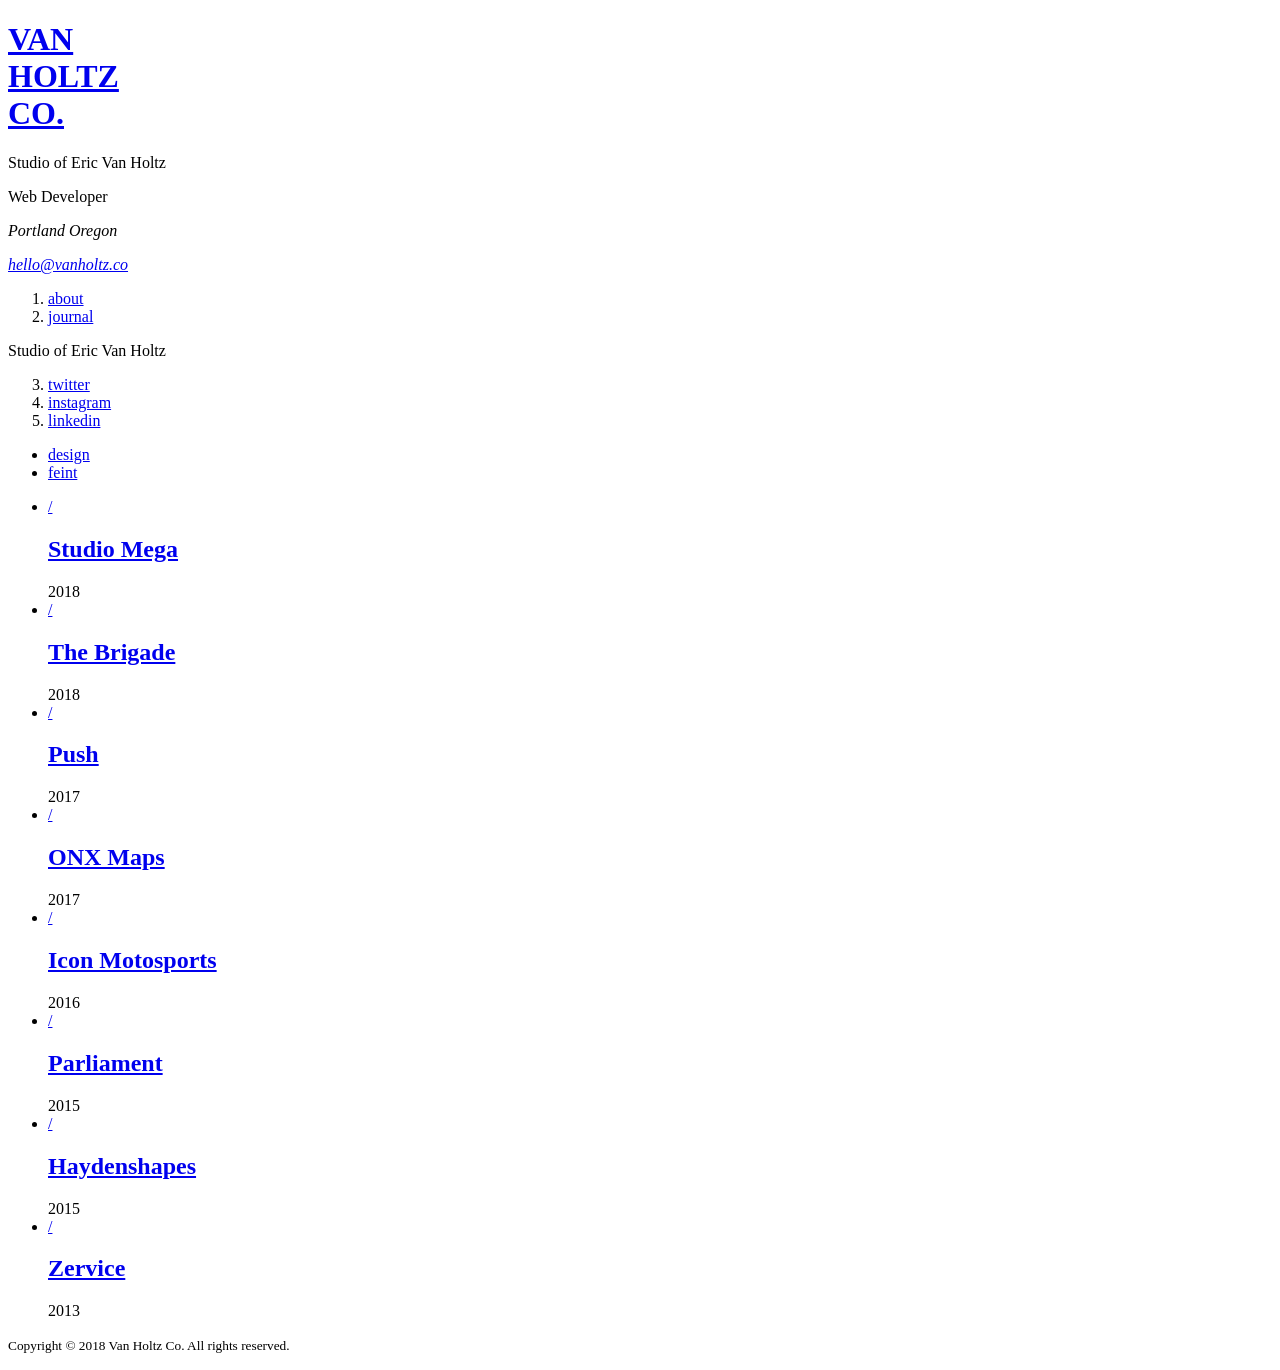
==== index.html @ cc0d2723 "Html pagina principal" ====
<!DOCTYPE html>
<html lang="en">
<head>
  <meta charset="UTF-8" />
  <meta name="viewport" content="width=device-width, initial-scale=1.0" />
  <meta name="description" content="Van Holtz Co. — Studio of Eric Van Holtz, Web Developer based in Portland, Oregon." />
  <title>Van Holtz Co. — Studio of Eric Van Holtz</title>
</head>
<body>

  <header class="site-header">

    <h1 class="logo">
      <a href="/">VAN<br>HOLTZ<br>CO.</a>
    </h1>

    <div class="panel panel--primary">
      <div class="brand">
        <p class="studio-description">Studio of Eric Van Holtz</p>
        <p class="studio-role">Web Developer</p>
      </div>

      <address class="contact-info">
        <p>Portland Oregon</p>
        <a href="mailto:hello@vanholtz.co">hello@vanholtz.co</a>
      </address>

      <nav class="primary-nav" aria-label="Primary navigation">
        <ol>
          <li><a href="/about">about</a></li>
          <li><a href="/journal">journal</a></li>
        </ol>
      </nav>
    </div>

    <div class="panel panel--secondary">
      <p class="studio-description">Studio of Eric Van Holtz</p>

      <nav class="social-nav" aria-label="Social media links">
        <ol start="3">
          <li><a href="https://twitter.com/vanholtz" target="_blank">twitter</a></li>
          <li><a href="https://instagram.com/vanholtz" target="_blank">instagram</a></li>
          <li><a href="https://linkedin.com/in/vanholtz" target="_blank">linkedin</a></li>
        </ol>
      </nav>

      <nav class="secondary-nav" aria-label="Additional links">
        <ul>
          <li><a href="/design">design</a></li>
          <li><a href="/feint">feint</a></li>
        </ul>
      </nav>
    </div>

  </header>

  <main id="main-content">

    <ul class="projects-list" aria-label="Selected works">

      <li class="project-item">
        <article>
          <a href="/work/studio-mega" class="project-link">
            <span class="project-slash" aria-hidden="true">/</span>
            <h2 class="project-name">Studio Mega</h2>
          </a>
          <time class="project-year" datetime="2018">2018</time>
        </article>
      </li>

      <li class="project-item">
        <article>
          <a href="/work/the-brigade" class="project-link">
            <span class="project-slash" aria-hidden="true">/</span>
            <h2 class="project-name">The Brigade</h2>
          </a>
          <time class="project-year" datetime="2018">2018</time>
        </article>
      </li>

      <li class="project-item">
        <article>
          <a href="/work/push" class="project-link">
            <span class="project-slash" aria-hidden="true">/</span>
            <h2 class="project-name">Push</h2>
          </a>
          <time class="project-year" datetime="2017">2017</time>
        </article>
      </li>

      <li class="project-item">
        <article>
          <a href="/work/onx-maps" class="project-link">
            <span class="project-slash" aria-hidden="true">/</span>
            <h2 class="project-name">ONX Maps</h2>
          </a>
          <time class="project-year" datetime="2017">2017</time>
        </article>
      </li>

      <li class="project-item">
        <article>
          <a href="/work/motosports" class="project-link">
            <span class="project-slash" aria-hidden="true">/</span>
            <h2 class="project-name">Icon Motosports</h2>
          </a>
          <time class="project-year" datetime="2016">2016</time>
        </article>
      </li>

      <li class="project-item">
        <article>
          <a href="/work/parliament" class="project-link">
            <span class="project-slash" aria-hidden="true">/</span>
            <h2 class="project-name">Parliament</h2>
          </a>
          <time class="project-year" datetime="2015">2015</time>
        </article>
      </li>

      <li class="project-item">
        <article>
          <a href="/work/hayden-shapes" class="project-link">
            <span class="project-slash" aria-hidden="true">/</span>
            <h2 class="project-name">Haydenshapes</h2>
          </a>
          <time class="project-year" datetime="2015">2015</time>
        </article>
      </li>

      <li class="project-item">
        <article>
          <a href="/work/zervice" class="project-link">
            <span class="project-slash" aria-hidden="true">/</span>
            <h2 class="project-name">Zervice</h2>
          </a>
          <time class="project-year" datetime="2013">2013</time>
        </article>
      </li>

    </ul>
  </main>

  <footer class="site-footer">
    <p><small>Copyright &copy; 2018 Van Holtz Co. All rights reserved.</small></p>
  </footer>

</body>
</html>
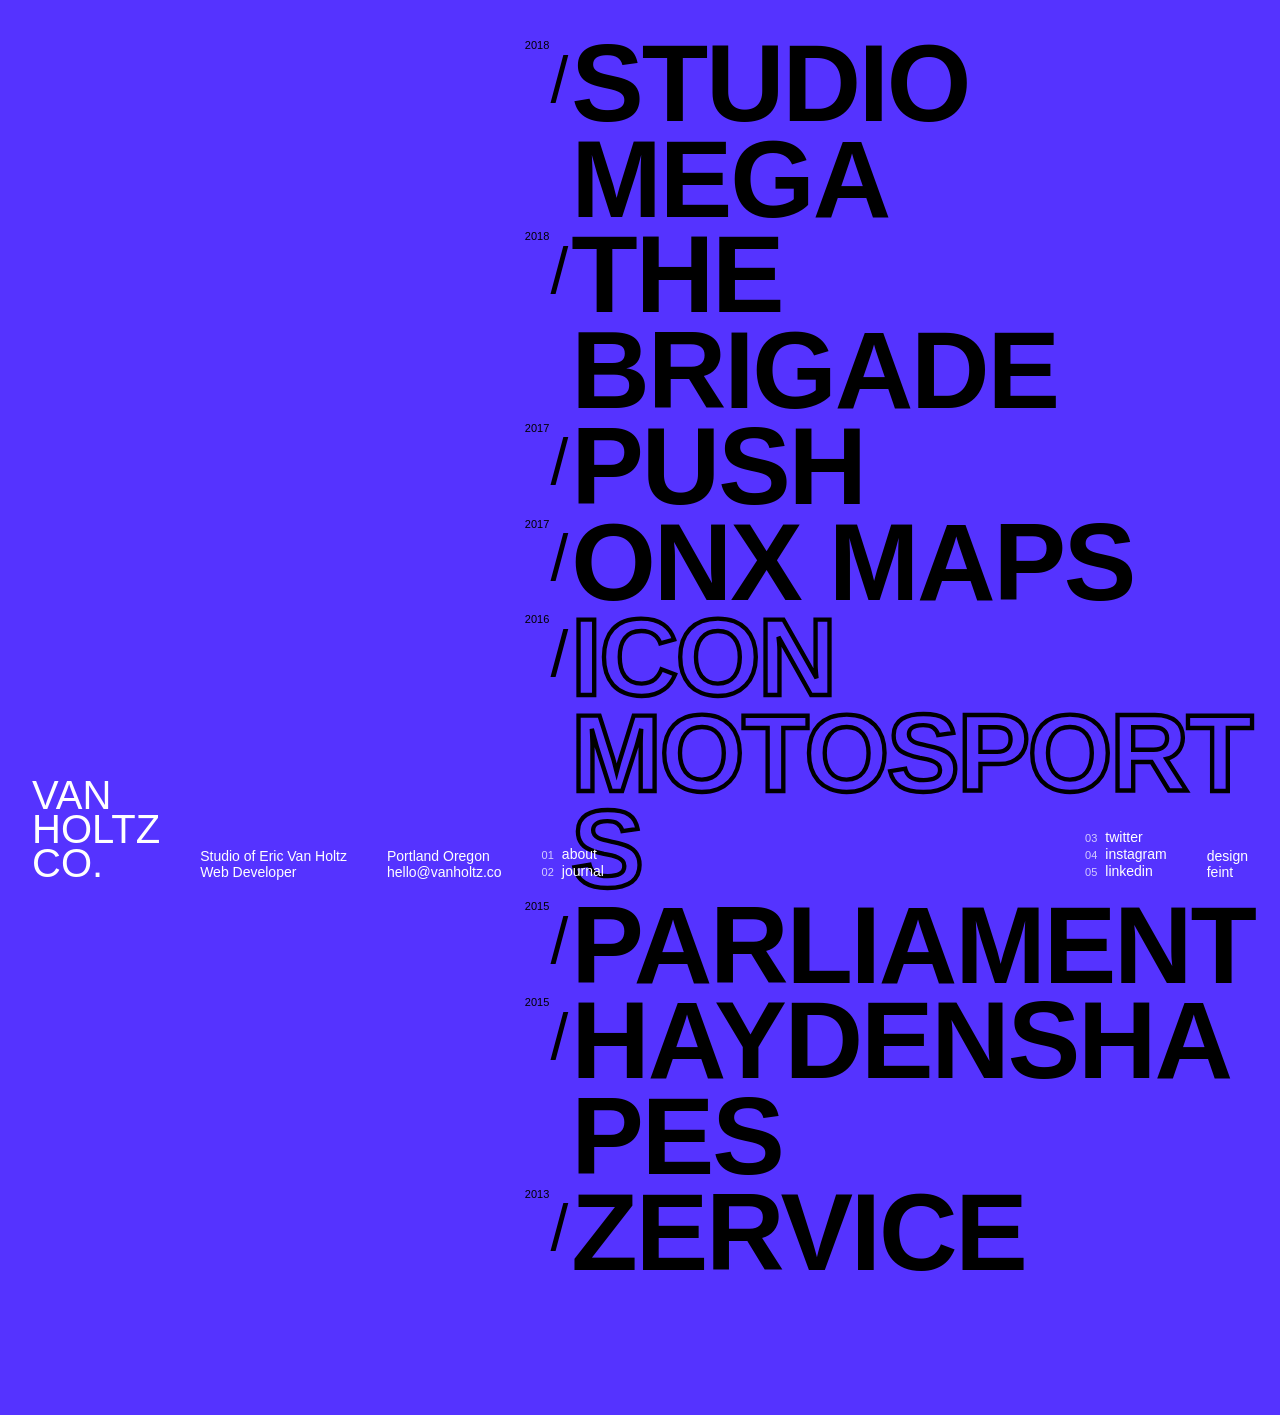
==== commit a6e9b0da: "Add stylesheet link to index.html" ====
--- a/index.html
+++ b/index.html
@@ -4,6 +4,7 @@
   <meta charset="UTF-8" />
   <meta name="viewport" content="width=device-width, initial-scale=1.0" />
   <meta name="description" content="Van Holtz Co. — Studio of Eric Van Holtz, Web Developer based in Portland, Oregon." />
+    <link rel="stylesheet" href="style.css"> 
   <title>Van Holtz Co. — Studio of Eric Van Holtz</title>
 </head>
 <body>
@@ -146,4 +147,4 @@
   </footer>
 
 </body>
-</html>+</html>
--- a/style.css
+++ b/style.css
@@ -0,0 +1,305 @@
+:root {
+  /* Colores */
+  --color-bg:      #5533ff;
+  --color-black:   #000000;
+  --color-white:   #ffffff;
+
+  /* Tipografías */
+  --font-display:  "Druk Wide Web", sans-serif;  /* logo + nombres de proyecto */
+  --font-body:     akzidenz-grotesk, sans-serif; /* UI, nav, paneles */
+
+  /* Layout */
+  --left-offset:    46vw;
+  --header-height:  110px;
+
+  /* Escala del nombre de proyecto */
+  --project-size:   clamp(50px, 8.5vw, 120px);
+}
+
+*,
+*::before,
+*::after {
+  margin: 0;
+  padding: 0;
+  box-sizing: border-box;
+}
+
+html {
+  scroll-behavior: smooth;
+}
+
+body {
+  background-color: var(--color-bg);
+  color: var(--color-white);
+  font-family: var(--font-body);
+  font-size: 14px;
+  line-height: 16px;
+  overflow-x: hidden;
+  min-height: 100vh;
+}
+
+a {
+  color: inherit;
+  text-decoration: none;
+}
+
+ol,
+ul {
+  list-style: none;
+}
+
+h2 {
+  font-size: inherit;
+  font-weight: inherit;
+  margin: 0;
+}
+
+.site-header {
+  position: fixed;
+  bottom: 0;
+  left: 0;
+  right: 0;
+  z-index: 200;
+  display: flex;
+  align-items: flex-end;
+  height: var(--header-height);
+  padding: 1.25rem 2rem;
+}
+
+.logo {
+  flex-shrink: 0;
+  margin-right: 2.5rem;
+}
+
+.logo a {
+  display: block;
+  font-family: var(--font-display);
+  font-weight: 500;
+  font-size: 40px;
+  line-height: 34px;
+  color: var(--color-white);
+  text-transform: uppercase;
+}
+
+.panel--primary {
+  display: flex;
+  align-items: flex-end;
+  gap: 2.5rem;
+  flex: 1;
+}
+
+.brand {
+  display: flex;
+  flex-direction: column;
+}
+
+.contact-info {
+  display: flex;
+  flex-direction: column;
+  font-style: normal;
+}
+
+.site-header a:hover {
+  opacity: 0.7;
+}
+
+.primary-nav ol {
+  display: flex;
+  flex-direction: column;
+  counter-reset: nav-primary;
+}
+
+.primary-nav li {
+  counter-increment: nav-primary;
+  display: flex;
+  align-items: baseline;
+  gap: 0.5rem;
+}
+
+.primary-nav li::before {
+  content: counter(nav-primary, decimal-leading-zero);
+  font-size: 11px;
+  font-variant-numeric: tabular-nums;
+  opacity: 0.75;
+}
+
+.panel--secondary {
+  display: flex;
+  align-items: flex-end;
+  gap: 2.5rem;
+  margin-left: auto;
+  font-weight: 500;
+}
+
+.panel--secondary .studio-description {
+  display: none;
+}
+
+.social-nav ol {
+  display: flex;
+  flex-direction: column;
+  counter-reset: nav-social 2; 
+}
+
+.social-nav li {
+  counter-increment: nav-social;
+  display: flex;
+  align-items: baseline;
+  gap: 0.5rem;
+}
+
+.social-nav li::before {
+  content: counter(nav-social, decimal-leading-zero);
+  font-size: 11px;
+  font-variant-numeric: tabular-nums;
+  opacity: 0.75;
+}
+
+.secondary-nav ul {
+  display: flex;
+  flex-direction: column;
+}
+
+#main-content {
+  padding-top: 4vh;
+  padding-left: calc(var(--left-offset) - 4rem);
+  padding-bottom: calc(var(--header-height) + 1.5rem);
+}
+
+.projects-list {
+  display: flex;
+  flex-direction: column;
+}
+
+.project-item {
+  position: relative;
+}
+
+.project-item article {
+  display: flex;
+  align-items: flex-start;
+}
+
+.project-year {
+  order: -1;
+  font-size: 11px;
+  line-height: 1;
+  color: var(--color-black);
+  white-space: nowrap;
+  flex-shrink: 0;
+  padding-top: 0.35em;
+  margin-right: 0.1em;
+}
+
+.project-link {
+  display: flex;
+  align-items: flex-start;
+  width: 100%;
+  min-width: 0;
+  line-height: 1;
+}
+
+.project-slash {
+  flex-shrink: 0;
+  font-family: var(--font-display);
+  font-weight: 500;
+  font-size: clamp(30px, 5vw, 70px);
+  line-height: 1;
+  color: var(--color-black);
+  padding-top: 0.18em;
+  margin-right: 0.05em;
+}
+
+.project-name {
+  font-family: var(--font-display);
+  font-weight: 900;
+  font-size: var(--project-size);
+  line-height: 0.88;
+  text-transform: uppercase;
+  letter-spacing: -0.02em;
+  color: var(--color-black);
+  overflow-wrap: break-word;
+  word-break: break-word;
+  hyphens: auto;
+  min-width: 0;
+}
+
+.project-link:hover .project-name {
+  color: transparent;
+  -webkit-text-stroke: 0.04em var(--color-black);
+}
+
+.project-item:nth-child(5) .project-name {
+  color: transparent;
+  -webkit-text-stroke: 0.04em var(--color-black);
+}
+
+.project-item:nth-child(5) .project-link:hover .project-name {
+  color: var(--color-black);
+  -webkit-text-stroke: 0;
+}
+
+
+.site-footer {
+  display: none;
+}
+
+@media (max-width: 1024px) {
+  :root {
+    --left-offset:   28vw;
+    --project-size:  clamp(44px, 10vw, 100px);
+  }
+
+  .logo a {
+    font-size: 32px;
+    line-height: 28px;
+  }
+
+  .panel--primary,
+  .panel--secondary {
+    gap: 1.5rem;
+  }
+}
+
+
+@media (max-width: 680px) {
+  :root {
+    --left-offset:    0px;
+    --project-size:   clamp(40px, 14vw, 80px);
+    --header-height:  0px;
+  }
+
+  .site-header {
+    position: relative;
+    flex-direction: column;
+    align-items: flex-start;
+    height: auto;
+    padding: 1.5rem;
+    gap: 1.5rem;
+  }
+
+  .panel--primary,
+  .panel--secondary {
+    flex-wrap: wrap;
+    gap: 1rem;
+    margin-left: 0;
+  }
+
+  #main-content {
+    padding-left: 1.5rem;
+    padding-right: 1rem;
+    padding-top: 2rem;
+    padding-bottom: 2rem;
+  }
+
+  .project-item article {
+    flex-wrap: wrap;
+  }
+
+  .project-year {
+    position: static;
+    display: block;
+    margin-bottom: 0.25rem;
+    color: var(--color-white);
+  }
+}
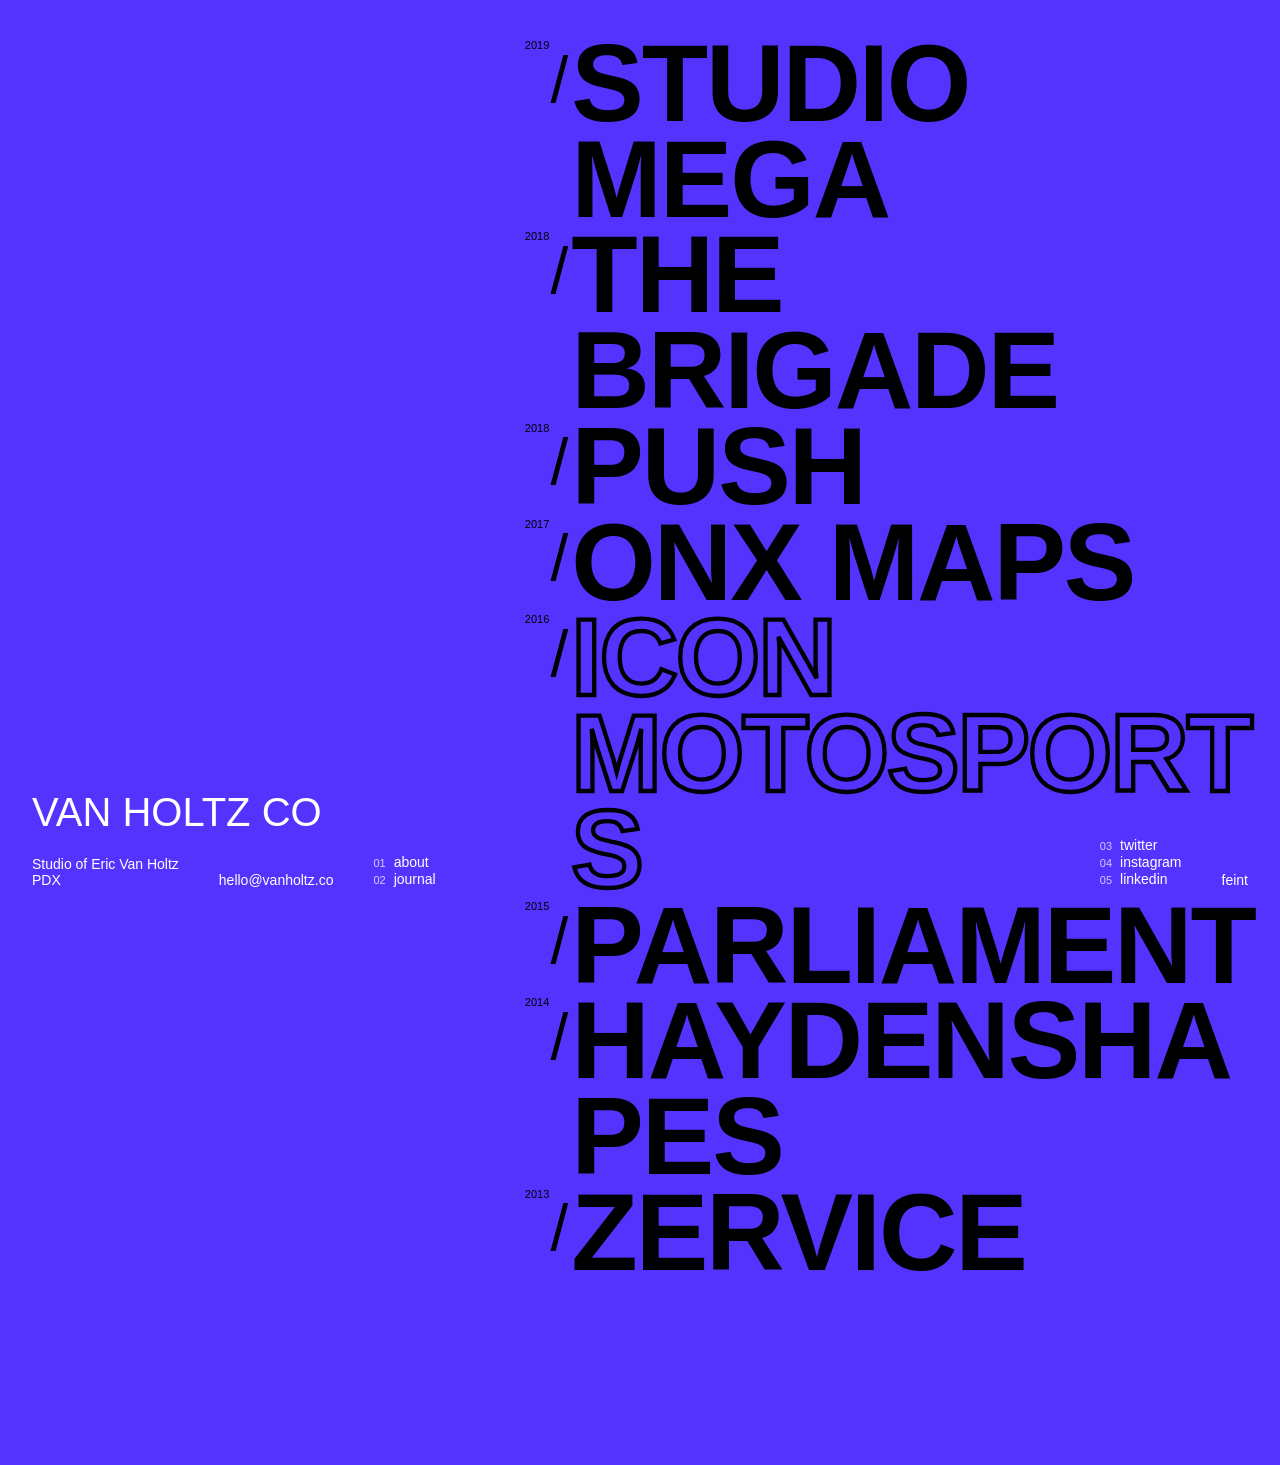
==== commit d28e8827: "Add files via upload" ====
--- a/index.html
+++ b/index.html
@@ -1,150 +1,140 @@
 <!DOCTYPE html>
 <html lang="en">
 <head>
-  <meta charset="UTF-8" />
-  <meta name="viewport" content="width=device-width, initial-scale=1.0" />
-  <meta name="description" content="Van Holtz Co. — Studio of Eric Van Holtz, Web Developer based in Portland, Oregon." />
-    <link rel="stylesheet" href="style.css"> 
-  <title>Van Holtz Co. — Studio of Eric Van Holtz</title>
+    <meta charset="UTF-8">
+    <meta name="viewport" content="width=device-width, initial-scale=1.0">
+    <title>Van Holtz Co. - Web Developer Studio</title>
+    <link rel="icon" href="imagenes/icono_title.png">
+    <link rel="icon" href="imagenes/icono_title.ico">
+    <meta name="description" content="Studio of Eric Van Holtz. Specializing in refined digital web experiences with a focus on animated, responsive, and interactive content.">
+    <meta property="og:title" content="Van Holtz Co.">
+    <meta property="og:description" content="Specializing in refined digital web experiences with a focus on animated, responsive, and interactive content.">
+    <link rel="stylesheet" href="css/style.css">
 </head>
 <body>
+    <header class="site-header">
+        <h1 class="logo">
+            <a href="index.html">Van Holtz Co</a>
+        </h1>
+        
+        <div class="panel--primary">
+            <div class="brand">
+                <span>Studio of Eric Van Holtz</span>
+                <span>PDX</span>
+            </div>
+            
+            <address class="contact-info">
+                <a href="mailto:hello@vanholtz.co">hello@vanholtz.co</a>
+            </address>
+            
+            <nav class="primary-nav">
+                <ol>
+                    <li><a href="#about">about</a></li>
+                    <li><a href="#journal">journal</a></li>
+                </ol>
+            </nav>
+        </div>
+        
+        <div class="panel--secondary">
+            <div class="studio-description">
+                <p>Specializing in refined digital web experiences with a focus on animated, responsive, and interactive content.</p>
+            </div>
+            
+            <nav class="social-nav">
+                <ol>
+                    <li><a href="#twitter">twitter</a></li>
+                    <li><a href="#instagram">instagram</a></li>
+                    <li><a href="#linkedin">linkedin</a></li>
+                </ol>
+            </nav>
+            
+            <nav class="secondary-nav">
+                <ul>
+                    <li><a href="#feint">feint</a></li>
+                </ul>
+            </nav>
+        </div>
+    </header>
 
-  <header class="site-header">
+    <main id="main-content">
+        <ul class="projects-list">
+            <li class="project-item">
+                <article>
+                    <span class="project-year">2019</span>
+                    <a href="studiomega.html" class="project-link">
+                        <span class="project-slash">/</span>
+                        <h2 class="project-name">Studio Mega</h2>
+                    </a>
+                </article>
+            </li>
+            <li class="project-item">
+                <article>
+                    <span class="project-year">2018</span>
+                    <a href="thebrigade.html" class="project-link">
+                        <span class="project-slash">/</span>
+                        <h2 class="project-name">The Brigade</h2>
+                    </a>
+                </article>
+            </li>
+            <li class="project-item">
+                <article>
+                    <span class="project-year">2018</span>
+                    <a href="push.html" class="project-link">
+                        <span class="project-slash">/</span>
+                        <h2 class="project-name">Push</h2>
+                    </a>
+                </article>
+            </li>
+            <li class="project-item">
+                <article>
+                    <span class="project-year">2017</span>
+                    <a href="onxmaps.html" class="project-link">
+                        <span class="project-slash">/</span>
+                        <h2 class="project-name">onX Maps</h2>
+                    </a>
+                </article>
+            </li>
+            <li class="project-item">
+                <article>
+                    <span class="project-year">2016</span>
+                    <a href="iconmotosports.html" class="project-link">
+                        <span class="project-slash">/</span>
+                        <h2 class="project-name">Icon Motosports</h2>
+                    </a>
+                </article>
+            </li>
+            <li class="project-item">
+                <article>
+                    <span class="project-year">2015</span>
+                    <a href="parliament.html" class="project-link">
+                        <span class="project-slash">/</span>
+                        <h2 class="project-name">Parliament</h2>
+                    </a>
+                </article>
+            </li>
+            <li class="project-item">
+                <article>
+                    <span class="project-year">2014</span>
+                    <a href="haydenshapes.html" class="project-link">
+                        <span class="project-slash">/</span>
+                        <h2 class="project-name">Haydenshapes</h2>
+                    </a>
+                </article>
+            </li>
+            <li class="project-item">
+                <article>
+                    <span class="project-year">2013</span>
+                    <a href="zervice.html" class="project-link">
+                        <span class="project-slash">/</span>
+                        <h2 class="project-name">Zervice</h2>
+                    </a>
+                </article>
+            </li>
+        </ul>
+    </main>
 
-    <h1 class="logo">
-      <a href="/">VAN<br>HOLTZ<br>CO.</a>
-    </h1>
-
-    <div class="panel panel--primary">
-      <div class="brand">
-        <p class="studio-description">Studio of Eric Van Holtz</p>
-        <p class="studio-role">Web Developer</p>
-      </div>
-
-      <address class="contact-info">
-        <p>Portland Oregon</p>
-        <a href="mailto:hello@vanholtz.co">hello@vanholtz.co</a>
-      </address>
-
-      <nav class="primary-nav" aria-label="Primary navigation">
-        <ol>
-          <li><a href="/about">about</a></li>
-          <li><a href="/journal">journal</a></li>
-        </ol>
-      </nav>
-    </div>
-
-    <div class="panel panel--secondary">
-      <p class="studio-description">Studio of Eric Van Holtz</p>
-
-      <nav class="social-nav" aria-label="Social media links">
-        <ol start="3">
-          <li><a href="https://twitter.com/vanholtz" target="_blank">twitter</a></li>
-          <li><a href="https://instagram.com/vanholtz" target="_blank">instagram</a></li>
-          <li><a href="https://linkedin.com/in/vanholtz" target="_blank">linkedin</a></li>
-        </ol>
-      </nav>
-
-      <nav class="secondary-nav" aria-label="Additional links">
-        <ul>
-          <li><a href="/design">design</a></li>
-          <li><a href="/feint">feint</a></li>
-        </ul>
-      </nav>
-    </div>
-
-  </header>
-
-  <main id="main-content">
-
-    <ul class="projects-list" aria-label="Selected works">
-
-      <li class="project-item">
-        <article>
-          <a href="/work/studio-mega" class="project-link">
-            <span class="project-slash" aria-hidden="true">/</span>
-            <h2 class="project-name">Studio Mega</h2>
-          </a>
-          <time class="project-year" datetime="2018">2018</time>
-        </article>
-      </li>
-
-      <li class="project-item">
-        <article>
-          <a href="/work/the-brigade" class="project-link">
-            <span class="project-slash" aria-hidden="true">/</span>
-            <h2 class="project-name">The Brigade</h2>
-          </a>
-          <time class="project-year" datetime="2018">2018</time>
-        </article>
-      </li>
-
-      <li class="project-item">
-        <article>
-          <a href="/work/push" class="project-link">
-            <span class="project-slash" aria-hidden="true">/</span>
-            <h2 class="project-name">Push</h2>
-          </a>
-          <time class="project-year" datetime="2017">2017</time>
-        </article>
-      </li>
-
-      <li class="project-item">
-        <article>
-          <a href="/work/onx-maps" class="project-link">
-            <span class="project-slash" aria-hidden="true">/</span>
-            <h2 class="project-name">ONX Maps</h2>
-          </a>
-          <time class="project-year" datetime="2017">2017</time>
-        </article>
-      </li>
-
-      <li class="project-item">
-        <article>
-          <a href="/work/motosports" class="project-link">
-            <span class="project-slash" aria-hidden="true">/</span>
-            <h2 class="project-name">Icon Motosports</h2>
-          </a>
-          <time class="project-year" datetime="2016">2016</time>
-        </article>
-      </li>
-
-      <li class="project-item">
-        <article>
-          <a href="/work/parliament" class="project-link">
-            <span class="project-slash" aria-hidden="true">/</span>
-            <h2 class="project-name">Parliament</h2>
-          </a>
-          <time class="project-year" datetime="2015">2015</time>
-        </article>
-      </li>
-
-      <li class="project-item">
-        <article>
-          <a href="/work/hayden-shapes" class="project-link">
-            <span class="project-slash" aria-hidden="true">/</span>
-            <h2 class="project-name">Haydenshapes</h2>
-          </a>
-          <time class="project-year" datetime="2015">2015</time>
-        </article>
-      </li>
-
-      <li class="project-item">
-        <article>
-          <a href="/work/zervice" class="project-link">
-            <span class="project-slash" aria-hidden="true">/</span>
-            <h2 class="project-name">Zervice</h2>
-          </a>
-          <time class="project-year" datetime="2013">2013</time>
-        </article>
-      </li>
-
-    </ul>
-  </main>
-
-  <footer class="site-footer">
-    <p><small>Copyright &copy; 2018 Van Holtz Co. All rights reserved.</small></p>
-  </footer>
-
+    <footer class="site-footer">
+        <p>&copy; 2026 Van Holtz Co.</p>
+    </footer>
 </body>
 </html>
--- a/css/style.css
+++ b/css/style.css
@@ -0,0 +1,306 @@
+:root {
+  --color-bg:      #5533ff;
+  --color-black:   #000000;
+  --color-white:   #ffffff;
+
+  --font-display:  "Druk Wide Web", sans-serif;
+  --font-body:     akzidenz-grotesk, sans-serif;
+
+  --left-offset:    46vw;
+  --header-height:  160px;
+
+  --project-size:   clamp(50px, 8.5vw, 120px);
+}
+
+*,
+*::before,
+*::after {
+  margin: 0;
+  padding: 0;
+  box-sizing: border-box;
+}
+
+html {
+  scroll-behavior: smooth;
+}
+
+body {
+  background-color: var(--color-bg);
+  color: var(--color-white);
+  font-family: var(--font-body);
+  font-size: 14px;
+  line-height: 16px;
+  overflow-x: hidden;
+  min-height: 100vh;
+}
+
+a {
+  color: inherit;
+  text-decoration: none;
+}
+
+ol,
+ul {
+  list-style: none;
+}
+
+h2 {
+  font-size: inherit;
+  font-weight: inherit;
+  margin: 0;
+}
+
+.site-header {
+  position: fixed;
+  bottom: 0;
+  left: 0;
+  right: 0;
+  z-index: 200;
+  display: flex;
+  flex-wrap: wrap;         
+  align-content: flex-end; 
+  align-items: flex-end;
+  height: var(--header-height);
+  padding: 1rem 2rem 0.75rem;
+  gap: 0.4rem 0;
+}
+
+.logo {
+  flex: 0 0 100%;
+  margin-bottom: 0.1rem;
+}
+
+.logo a {
+  display: block;
+  font-family: var(--font-display);
+  font-weight: 500;
+  font-size: 40px;
+  line-height: 34px;
+  color: var(--color-white);
+  text-transform: uppercase;
+}
+
+.panel--primary {
+  display: flex;
+  align-items: flex-end;
+  gap: 2.5rem;
+  flex: 1;
+}
+
+.brand {
+  display: flex;
+  flex-direction: column;
+}
+
+.contact-info {
+  display: flex;
+  flex-direction: column;
+  font-style: normal;
+}
+
+.site-header a:hover {
+  opacity: 0.7;
+}
+
+.primary-nav ol {
+  display: flex;
+  flex-direction: column;
+  counter-reset: nav-primary;
+}
+
+.primary-nav li {
+  counter-increment: nav-primary;
+  display: flex;
+  align-items: baseline;
+  gap: 0.5rem;
+}
+
+.primary-nav li::before {
+  content: counter(nav-primary, decimal-leading-zero);
+  font-size: 11px;
+  font-variant-numeric: tabular-nums;
+  opacity: 0.75;
+}
+
+.panel--secondary {
+  display: flex;
+  align-items: flex-end;
+  gap: 2.5rem;
+  margin-left: auto;
+  font-weight: 500;
+}
+
+.panel--secondary .studio-description {
+  display: none;
+}
+
+.social-nav ol {
+  display: flex;
+  flex-direction: column;
+  counter-reset: nav-social 2;
+}
+
+.social-nav li {
+  counter-increment: nav-social;
+  display: flex;
+  align-items: baseline;
+  gap: 0.5rem;
+}
+
+.social-nav li::before {
+  content: counter(nav-social, decimal-leading-zero);
+  font-size: 11px;
+  font-variant-numeric: tabular-nums;
+  opacity: 0.75;
+}
+
+.secondary-nav ul {
+  display: flex;
+  flex-direction: column;
+}
+
+#main-content {
+  padding-top: 4vh;
+  padding-left: calc(var(--left-offset) - 4rem);
+  padding-bottom: calc(var(--header-height) + 1.5rem);
+}
+
+.projects-list {
+  display: flex;
+  flex-direction: column;
+}
+
+.project-item {
+  position: relative;
+}
+
+.project-item article {
+  display: flex;
+  align-items: flex-start;
+}
+
+.project-year {
+  order: -1;
+  font-size: 11px;
+  line-height: 1;
+  color: var(--color-black);
+  white-space: nowrap;
+  flex-shrink: 0;
+  padding-top: 0.35em;
+  margin-right: 0.1em;
+}
+
+.project-link {
+  display: flex;
+  align-items: flex-start;
+  width: 100%;
+  min-width: 0;
+  line-height: 1;
+}
+
+.project-slash {
+  flex-shrink: 0;
+  font-family: var(--font-display);
+  font-weight: 500;
+  font-size: clamp(30px, 5vw, 70px);
+  line-height: 1;
+  color: var(--color-black);
+  padding-top: 0.18em;
+  margin-right: 0.05em;
+}
+
+.project-name {
+  font-family: var(--font-display);
+  font-weight: 900;
+  font-size: var(--project-size);
+  line-height: 0.88;
+  text-transform: uppercase;
+  letter-spacing: -0.02em;
+  color: var(--color-black);
+  overflow-wrap: break-word;
+  word-break: break-word;
+  hyphens: auto;
+  min-width: 0;
+}
+
+.project-link:hover .project-name {
+  color: transparent;
+  -webkit-text-stroke: 0.04em var(--color-black);
+}
+
+.project-item:nth-child(5) .project-name {
+  color: transparent;
+  -webkit-text-stroke: 0.04em var(--color-black);
+}
+
+.project-item:nth-child(5) .project-link:hover .project-name {
+  color: var(--color-black);
+  -webkit-text-stroke: 0;
+}
+
+.site-footer {
+  display: none;
+}
+
+@media (max-width: 1024px) {
+  :root {
+    --left-offset:   28vw;
+    --project-size:  clamp(44px, 10vw, 100px);
+  }
+
+  .logo a {
+    font-size: 32px;
+    line-height: 28px;
+  }
+
+  .panel--primary,
+  .panel--secondary {
+    gap: 1.5rem;
+  }
+}
+
+@media (max-width: 680px) {
+  :root {
+    --left-offset:    0px;
+    --project-size:   clamp(40px, 14vw, 80px);
+    --header-height:  0px;
+  }
+
+  .site-header {
+    position: relative;
+    flex-direction: column;
+    align-items: flex-start;
+    height: auto;
+    padding: 1.5rem;
+    gap: 1.5rem;
+  }
+
+  .logo {
+    flex: none;
+  }
+
+  .panel--primary,
+  .panel--secondary {
+    flex-wrap: wrap;
+    gap: 1rem;
+    margin-left: 0;
+  }
+
+  #main-content {
+    padding-left: 1.5rem;
+    padding-right: 1rem;
+    padding-top: 2rem;
+    padding-bottom: 2rem;
+  }
+
+  .project-item article {
+    flex-wrap: wrap;
+  }
+
+  .project-year {
+    position: static;
+    display: block;
+    margin-bottom: 0.25rem;
+    color: var(--color-white);
+  }
+}
